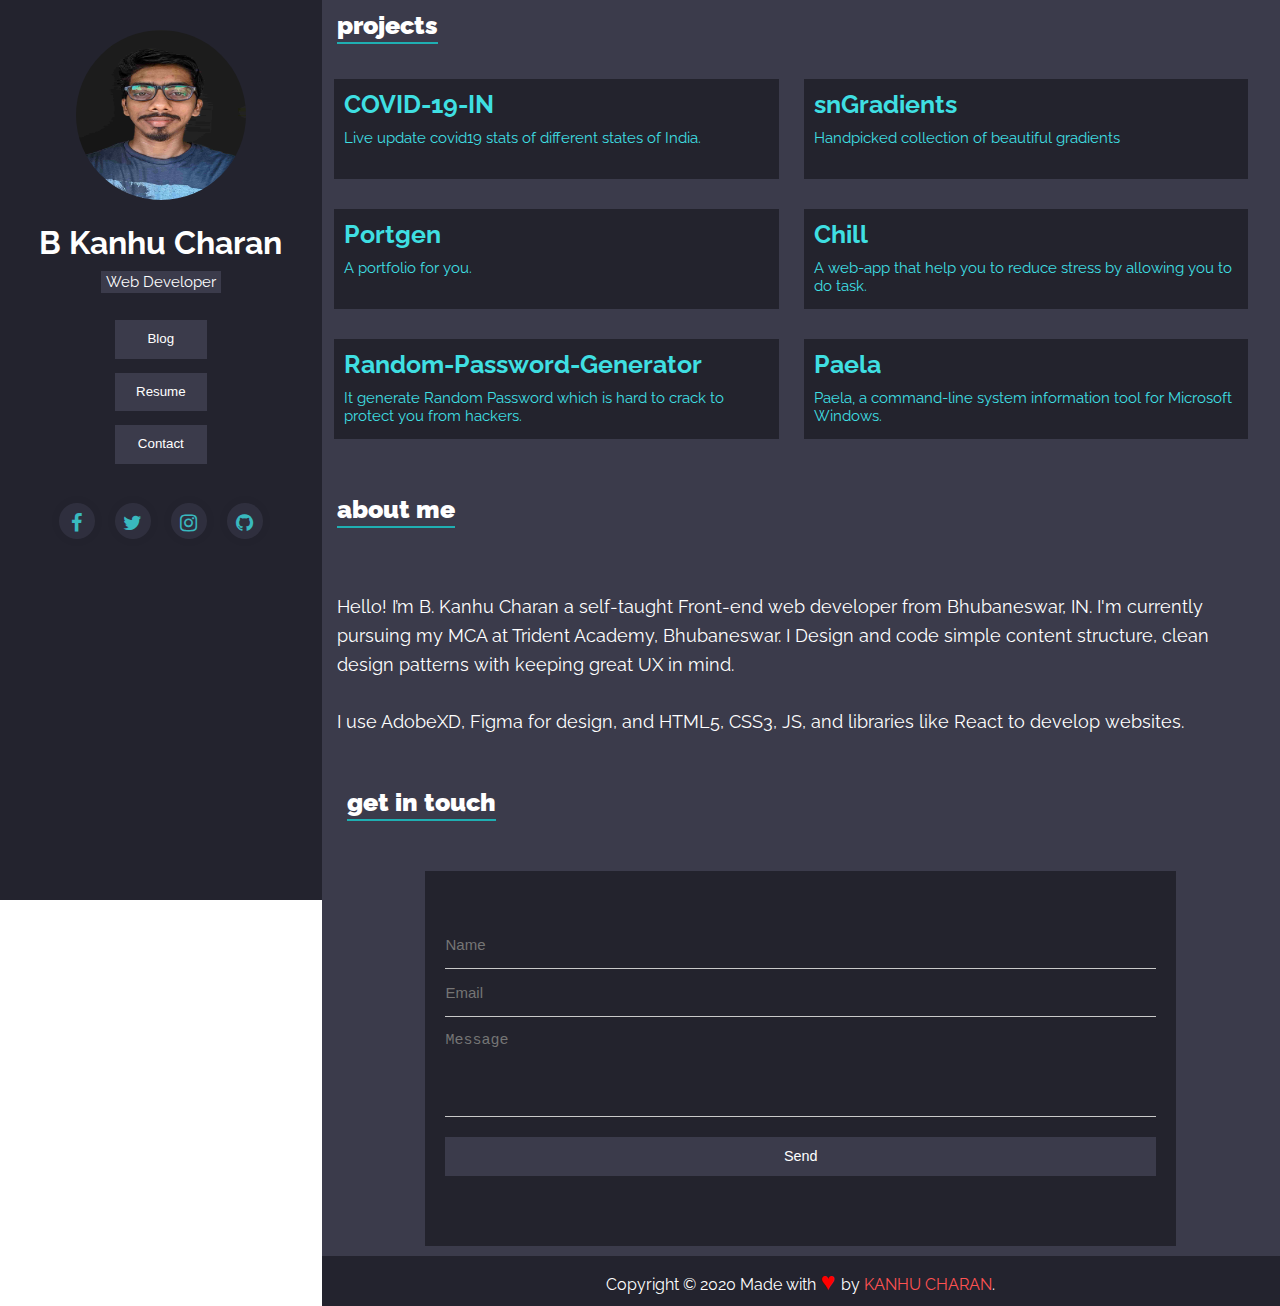
==== index.html @ 4bb4b158 "about fix v2" ====
<!DOCTYPE html>
<html lang="en" id="top">

<head>
   <!-- <script async src="https://www.googletagmanager.com/gtag/js?id=UA-158310188-1"></script>
  <script>
      window.dataLayer = window.dataLayer || [];
      function gtag() {
        dataLayer.push(arguments);
      }
      gtag("js", new Date());

      gtag("config", "UA-158310188-1");
    </script>   -->
    <meta charset="UTF-8" />
    <meta name="viewport" content="width=device-width, initial-scale=1.0" />
    <meta name="description" content="B Kanhu Charan, Web Developer in Sonepur. ">
    <meta name="keywords" content="web developer, web designer">
    <meta name="author" content="B Kanhu Charan">
    <link rel="icon" type="image/png" sizes="32x32" href="assets/images/favicon.png">
    <meta property="og:title" content="B Kanhu Charan">
    <meta property="og:description" content="B Kanhu Charan, Web Developer in Sonepur">
    <meta property="og:image"
    content="https://kanhucharan.me/assets/images/favicon.png">
    <meta property="og:url" content="https://kanhucharan.me/">
    <meta name="twitter:title" content="B Kanhu Charan">
    <meta name="twitter:description" content="B Kanhu Charan, Web Developer in Sonepur">
    <meta name="twitter:image"
    content="https://kanhucharan.me/assets/images/favicon.png">
    <meta name="twitter:card" content="summary_large_image">
    <title>Kanhu Charan | Web Developer</title>
    <!-- <script src="https://kit.fontawesome.com/2046d9215b.js"></script> -->
    <link rel="preload" href="assets/css/styles.min.css">
  <link rel="stylesheet" href="assets/css/styles.min.css" />
  <link href="https://stackpath.bootstrapcdn.com/font-awesome/4.7.0/css/font-awesome.min.css" rel="preload" integrity="sha384-wvfXpqpZZVQGK6TAh5PVlGOfQNHSoD2xbE+QkPxCAFlNEevoEH3Sl0sibVcOQVnN" crossorigin="anonymous">
  <link href="https://stackpath.bootstrapcdn.com/font-awesome/4.7.0/css/font-awesome.min.css" rel="stylesheet" integrity="sha384-wvfXpqpZZVQGK6TAh5PVlGOfQNHSoD2xbE+QkPxCAFlNEevoEH3Sl0sibVcOQVnN" crossorigin="anonymous">
</head>

<body>
  
  <header>
    <p class="cursor"></p>
    <div class="nav profile">
      <img src="assets/images/kanhu.jpg" class="user-img" alt="" />
      <h1 class="name">B Kanhu Charan</h1>
      <span class="lead">Web Developer</span>
      <div class="btn-nav">
        <!-- <a href="#about-me"> -->
          
          <!-- <button class="btn btn-dark">About</button> -->
        <!-- </a> -->
        <a href="https://blog.kanhucharan.me/" target="_blank">
          <button class="btn btn-dark">
            Blog
          </button>
        </a>
        <a href="https://drive.google.com/file/d/1s09x7mHZGiAgdOIyTkD1UqV05w3Xsel3/view?usp=sharing" target="_blank">
          <button class="btn btn-dark">Resume</button>
        </a>
        <a href="#contact-me">
          
          <button class="btn btn-dark">Contact</button>
        </a>
      </div>
      <div class="social"><br>
        
        <a class="soc" href="https://facebook.com/bkanhu.ch/"><i class="fa fa-facebook icon"></i></a>
        <a class="soc" href="https://twitter.com/bkanhucharan/"><i class="fa fa-twitter icon"></i></a>
        <a class="soc" href="https://www.instagram.com/bkanhu.ch/"><i class="fa fa-instagram icon"></i></a>
        <a class="soc" href="https://github.com/bkanhu/"><i class="fa fa-github icon"></i></a>
        <!-- <a class="soc" href="#"><i class="fa fa-dribbble icon"></i></a> -->
        
      </div>
    </header>
    <!-- <div class="clr"></div> -->
    <div class="container">
      <h1 class="contactText project">
        <span>
          Projects
        </span>  
      </h1>
      <section class="flex">
        <!-- <a href="http://" target="_blank"></a> -->
        <a href="https://covid-19.kanhucharan.me/" class="box" target="_blank"  rel="noreferrer">
          <div class="card">
            <div class="card-body">
              <h5 class="card-title">COVID-19-IN</h5>
              <p class="card-text">Live update covid19 stats of different states of India.</p>
            </div>
          </div>
        </a>
        <a href="https://sngradients.kanhucharan.me/" class="box" target="_blank"  rel="noreferrer">
          <div class="card">
            <div class="card-body">
              <h5 class="card-title">snGradients</h5>
              <p class="card-text">Handpicked collection of beautiful gradients</p>
            </div>
          </div>
        </a>
      <a href="https://github.com/bkanhu/portgen" class="box" target="_blank"  rel="noreferrer">
        <div class="card">
          <div class="card-body">
            <h5 class="card-title">Portgen</h5>
            <p class="card-text">A portfolio for you.</p>
            
          </div>
        </div>
      </a>
      <a href="#" class="box" target="_blank">
        <div class="card">
          <div class="card-body">
            <h5 class="card-title">Chill</h5>
            <p class="card-text">A web-app that help you to reduce stress by allowing you to do task.</p>
          </div>
        </div>
      </a>
      <a href="https://kanhucharan.me/Random-Password-Generator/" class="box" target="_blank"  rel="noreferrer">
        <div class="card">
          <div class="card-body">
            <h5 class="card-title">Random-Password-Generator</h5>
            <p class="card-text">
              It generate Random Password which is hard to crack to protect you from hackers.</p>
            </div>
          </div>
        </a>
        <a href="https://github.com/bkanhu/paela" class="box" target="_blank"  rel="noreferrer">
          <div class="card">
            <div class="card-body">
              <h5 class="card-title">Paela</h5>
            <p class="card-text">Paela, a command-line system information tool for Microsoft Windows.</p>
          </div>
        </div>
      </a>
      
    </section>
    
    <div class="containers about">
      <section id="about-me">
        <h1 class="contactText">
          <span>
            About Me
          </span>  
        </h1>
        <p class="lead ">
          Hello! I’m B. Kanhu Charan a self-taught Front-end web developer from Bhubaneswar, IN.  I'm currently pursuing my MCA at Trident Academy, Bhubaneswar. I Design and code simple content structure, clean design patterns with keeping great UX in mind. 
<br><br>  I use AdobeXD, Figma for design, and HTML5, CSS3, JS, and libraries like React to develop websites. 
 
          
        </section>
      </div>
      <!-- <div > -->
        <section class="contact" id="contact-me">
          <h1 class="contactText">
            <span>
              
              Get in touch
            </span>
          </h1>
          
          <div class="formGrid">
            
            <form action="POST" data-netlify="true">
              <div class="fields">
                <div class="field half">
                  <input type="text" name="name" id="name" placeholder="Name" required>
                </div>
                <div class="field half">
                  <input type="email" name="email" id="email" placeholder="Email" required>
                </div>
                <div class="field">
                  <div class="textarea-wrapper">
                    <textarea name="message" id="message" placeholder="Message" rows="1"
                    style=" resize: none; height: 100px;" required></textarea></div>
                  </div>
                  <!-- <div class="field">
                    <div data-netlify-recaptcha="true"></div>
                  </div> -->
                </div>
                
                <input type="submit" value="Send" class="btn btn-primary"></li>
              </form>
            </div>
          </section>
          <!-- </div> -->
          <a href="#top" class="top-scroll" id="scrollTop">
            <!-- <span class="line up"></span> -->
            <i class="fa fa-arrow-circle-up fa-2x"></i>
          </a>
          <footer>
            <p>Copyright &copy; 2020 Made with <span>&hearts; </span>by <a href="https://github.com/bkanhu/portgen"> Kanhu
              Charan</a>.</p>
              <!-- <br> -->
              <p></p>
            </footer>
          </div>
  <script>
    mybutton = document.getElementById("scrollTop");
    window.onscroll = function () {
      scrollFunction()
    };

    function scrollFunction() {
      if (document.body.scrollTop > 50 || document.documentElement.scrollTop > 50) {
        mybutton.style.display = "block";
      } else {
        mybutton.style.display = "none";
      }
    }
  </script>

</body>

</html>
---- assets/css/styles.min.css ----
@import url(https://fonts.googleapis.com/css2?family=Raleway&display=swap);*{padding:0;margin:0;box-sizing:border-box}::-webkit-scrollbar{width:10px}::-webkit-scrollbar-track{background:#23232e}::-webkit-scrollbar-thumb{background:#ff5252}html{scroll-behavior:smooth}body{display:grid;grid-template-columns:1fr 3fr;color:#fff;font-family:Raleway,sans-serif;overflow-x:hidden!important}.clr{clear:both}a.top-scroll{cursor:pointer;display:none;position:fixed;bottom:30px;right:30px}a.top-scroll:hover{-webkit-transition:.2s ease-in;transition:.2s ease-in;transform:scale(1.2)}.container h1{display:inline-block;text-decoration:underline #1fafb2}h1 span{display:inline-block;border-bottom:2px solid #1fafb2;padding-bottom:2px;text-transform:lowercase;-webkit-transition:.2s ease-in;transition:.2s ease-in}header{top:0;position:sticky;height:100vh;background-color:#23232e;padding:15px}section{padding:15px 0}.btn{padding:5px;display:flex;margin:7px 0;line-height:2em;border:1px solid transparent;-webkit-transition:opacity .2s ease;transition:opacity .2s ease;background-color:#3b3b4b;color:#fff;display:inline-block;cursor:pointer}.btn:hover{background-color:#515164}.profile{position:sticky;text-align:center}.user-img{width:170px;height:170px;border-radius:50%;margin-top:50px;margin-bottom:20px}.user-img:hover{border:6px solid #1fafb2;-webkit-transition:.2s ease-in;transition:.2s ease-in}span.lead{background-color:#3b3b4b;padding:2px 5px;display:inline-block;margin-top:10px;font-size:15px}span.lead:hover{-webkit-transition:.2s ease-in;transition:.2s ease-in;transform:scale(1.2);cursor:default}.btn-nav{display:grid;margin:20px 100px}a button{width:100%}.soc{margin:15px;font-size:25px}a{color:#fff!important;text-decoration:none}a:hover{text-decoration:none}.soc{opacity:.8;background:#3b3b4bb3;border-radius:100%;width:2.25rem;height:2.25rem;box-shadow:0 0 .0625rem .4375rem rgba(0,0,0,.01);padding:.9375rem;display:inline-block;vertical-align:middle;text-align:center;line-height:2.5rem;margin:0;padding:0}.soc:hover{transform:scale(1.2)}a{color:#3fdfe2!important}.flex{display:grid;grid-template-areas:"a a";grid-gap:10px;grid-auto-columns:49%;align-items:center}.box{padding:10px}.container{background-color:#3b3b4b}.card{min-height:110px;background-color:#23232d;margin:5px 2.5px}.card-body{padding:10px}.card-title{font-size:25px;margin-bottom:10px}.card-text{font-size:15px}.card:hover{box-shadow:0 3px 3px rgb(0,0,0,.6);transform:scale(1.03)}.about .lead{padding:15px;font-size:18px;line-height:1.6em}.contact{padding:10px;display:flex;flex-direction:column}.contactText{font-size:25px;text-transform:lowercase;font-weight:900;font-family:Raleway,sans-serif;padding:50px 0 50px 15px}.project{padding-bottom:5px}form{display:flex;flex-direction:column;width:80%;background:#23232d;margin:auto;padding:50px 20px}input[type=email],input[type=password],input[type=text],select,textarea{-webkit-appearance:none;-ms-appearance:none;appearance:none;background-color:transparent;border:none;border-radius:0;border-bottom:solid 1px #c9c9c9;color:inherit;display:block;outline:0;padding:0;font-size:15px;text-decoration:none;width:100%;padding:15px 0}form .btn{margin:20px 0;padding:5px 20px;float:left;font-size:.9em;border:none;cursor:pointer}.contactText{padding-top:10px}footer{text-align:center;padding:10px 10px;background-color:#23232e}footer span{color:red;font-size:25px}footer a{text-decoration:none;text-transform:uppercase;color:#ff5252!important}footer a:hover{border-bottom:2px solid #1fafb2;padding-bottom:2px;-webkit-transition:.2s ease-in;transition:.2s ease-in}@media only screen and (max-width:600px){body{display:inline}header{top:0;position:relative;height:100vh}}@media (max-width:400px){.btn{padding:2px}.social{margin-top:-15px}.soc{margin:8px;font-size:20px}.flex{grid-template-areas:"a";grid-gap:0;grid-auto-columns:100%}.card{min-height:50px}.card-title{font-size:15px}.card-text{font-size:12px}.contactText{padding:15px 15px}form{width:90%;margin:auto;padding:20px}a.top-scroll{bottom:15px;right:15px}}@media (min-width:400px){.flex{grid-template-areas:"a";grid-gap:0;grid-auto-columns:100%}.user-img{margin-top:15px}.btn{padding:5px}.social{margin-top:-15px}.soc{margin:8px;font-size:20px}.card{min-height:50px}.card-title{font-size:15px}.card-text{font-size:12px}}@media (min-width:550px) and (max-width:749px){body{display:inline}header{top:0;position:relative;height:100vh;background-color:#23232e}.flex{grid-template-areas:"a";grid-gap:0;grid-auto-columns:100%}a.top-scroll{bottom:30px;right:30px}}@media (min-width:750px){.flex{grid-template-areas:"a a";grid-gap:0;grid-auto-columns:49%}.btn{padding:5px 20px}.box{padding:10px}.card{min-height:100px}.card-title{font-size:15px}.card-text{font-size:12px}}@media (min-width:1000px){.card-title{font-size:25px}.card-text{font-size:15px}}
---- assets/css/styles.min.css ----
@import url(https://fonts.googleapis.com/css2?family=Raleway&display=swap);*{padding:0;margin:0;box-sizing:border-box}::-webkit-scrollbar{width:10px}::-webkit-scrollbar-track{background:#23232e}::-webkit-scrollbar-thumb{background:#ff5252}html{scroll-behavior:smooth}body{display:grid;grid-template-columns:1fr 3fr;color:#fff;font-family:Raleway,sans-serif;overflow-x:hidden!important}.clr{clear:both}a.top-scroll{cursor:pointer;display:none;position:fixed;bottom:30px;right:30px}a.top-scroll:hover{-webkit-transition:.2s ease-in;transition:.2s ease-in;transform:scale(1.2)}.container h1{display:inline-block;text-decoration:underline #1fafb2}h1 span{display:inline-block;border-bottom:2px solid #1fafb2;padding-bottom:2px;text-transform:lowercase;-webkit-transition:.2s ease-in;transition:.2s ease-in}header{top:0;position:sticky;height:100vh;background-color:#23232e;padding:15px}section{padding:15px 0}.btn{padding:5px;display:flex;margin:7px 0;line-height:2em;border:1px solid transparent;-webkit-transition:opacity .2s ease;transition:opacity .2s ease;background-color:#3b3b4b;color:#fff;display:inline-block;cursor:pointer}.btn:hover{background-color:#515164}.profile{position:sticky;text-align:center}.user-img{width:170px;height:170px;border-radius:50%;margin-top:50px;margin-bottom:20px}.user-img:hover{border:6px solid #1fafb2;-webkit-transition:.2s ease-in;transition:.2s ease-in}span.lead{background-color:#3b3b4b;padding:2px 5px;display:inline-block;margin-top:10px;font-size:15px}span.lead:hover{-webkit-transition:.2s ease-in;transition:.2s ease-in;transform:scale(1.2);cursor:default}.btn-nav{display:grid;margin:20px 100px}a button{width:100%}.soc{margin:15px;font-size:25px}a{color:#fff!important;text-decoration:none}a:hover{text-decoration:none}.soc{opacity:.8;background:#3b3b4bb3;border-radius:100%;width:2.25rem;height:2.25rem;box-shadow:0 0 .0625rem .4375rem rgba(0,0,0,.01);padding:.9375rem;display:inline-block;vertical-align:middle;text-align:center;line-height:2.5rem;margin:0;padding:0}.soc:hover{transform:scale(1.2)}a{color:#3fdfe2!important}.flex{display:grid;grid-template-areas:"a a";grid-gap:10px;grid-auto-columns:49%;align-items:center}.box{padding:10px}.container{background-color:#3b3b4b}.card{min-height:110px;background-color:#23232d;margin:5px 2.5px}.card-body{padding:10px}.card-title{font-size:25px;margin-bottom:10px}.card-text{font-size:15px}.card:hover{box-shadow:0 3px 3px rgb(0,0,0,.6);transform:scale(1.03)}.about .lead{padding:15px;font-size:18px;line-height:1.6em}.contact{padding:10px;display:flex;flex-direction:column}.contactText{font-size:25px;text-transform:lowercase;font-weight:900;font-family:Raleway,sans-serif;padding:50px 0 50px 15px}.project{padding-bottom:5px}form{display:flex;flex-direction:column;width:80%;background:#23232d;margin:auto;padding:50px 20px}input[type=email],input[type=password],input[type=text],select,textarea{-webkit-appearance:none;-ms-appearance:none;appearance:none;background-color:transparent;border:none;border-radius:0;border-bottom:solid 1px #c9c9c9;color:inherit;display:block;outline:0;padding:0;font-size:15px;text-decoration:none;width:100%;padding:15px 0}form .btn{margin:20px 0;padding:5px 20px;float:left;font-size:.9em;border:none;cursor:pointer}.contactText{padding-top:10px}footer{text-align:center;padding:10px 10px;background-color:#23232e}footer span{color:red;font-size:25px}footer a{text-decoration:none;text-transform:uppercase;color:#ff5252!important}footer a:hover{border-bottom:2px solid #1fafb2;padding-bottom:2px;-webkit-transition:.2s ease-in;transition:.2s ease-in}@media only screen and (max-width:600px){body{display:inline}header{top:0;position:relative;height:100vh}}@media (max-width:400px){.btn{padding:2px}.social{margin-top:-15px}.soc{margin:8px;font-size:20px}.flex{grid-template-areas:"a";grid-gap:0;grid-auto-columns:100%}.card{min-height:50px}.card-title{font-size:15px}.card-text{font-size:12px}.contactText{padding:15px 15px}form{width:90%;margin:auto;padding:20px}a.top-scroll{bottom:15px;right:15px}}@media (min-width:400px){.flex{grid-template-areas:"a";grid-gap:0;grid-auto-columns:100%}.user-img{margin-top:15px}.btn{padding:5px}.social{margin-top:-15px}.soc{margin:8px;font-size:20px}.card{min-height:50px}.card-title{font-size:15px}.card-text{font-size:12px}}@media (min-width:550px) and (max-width:749px){body{display:inline}header{top:0;position:relative;height:100vh;background-color:#23232e}.flex{grid-template-areas:"a";grid-gap:0;grid-auto-columns:100%}a.top-scroll{bottom:30px;right:30px}}@media (min-width:750px){.flex{grid-template-areas:"a a";grid-gap:0;grid-auto-columns:49%}.btn{padding:5px 20px}.box{padding:10px}.card{min-height:100px}.card-title{font-size:15px}.card-text{font-size:12px}}@media (min-width:1000px){.card-title{font-size:25px}.card-text{font-size:15px}}
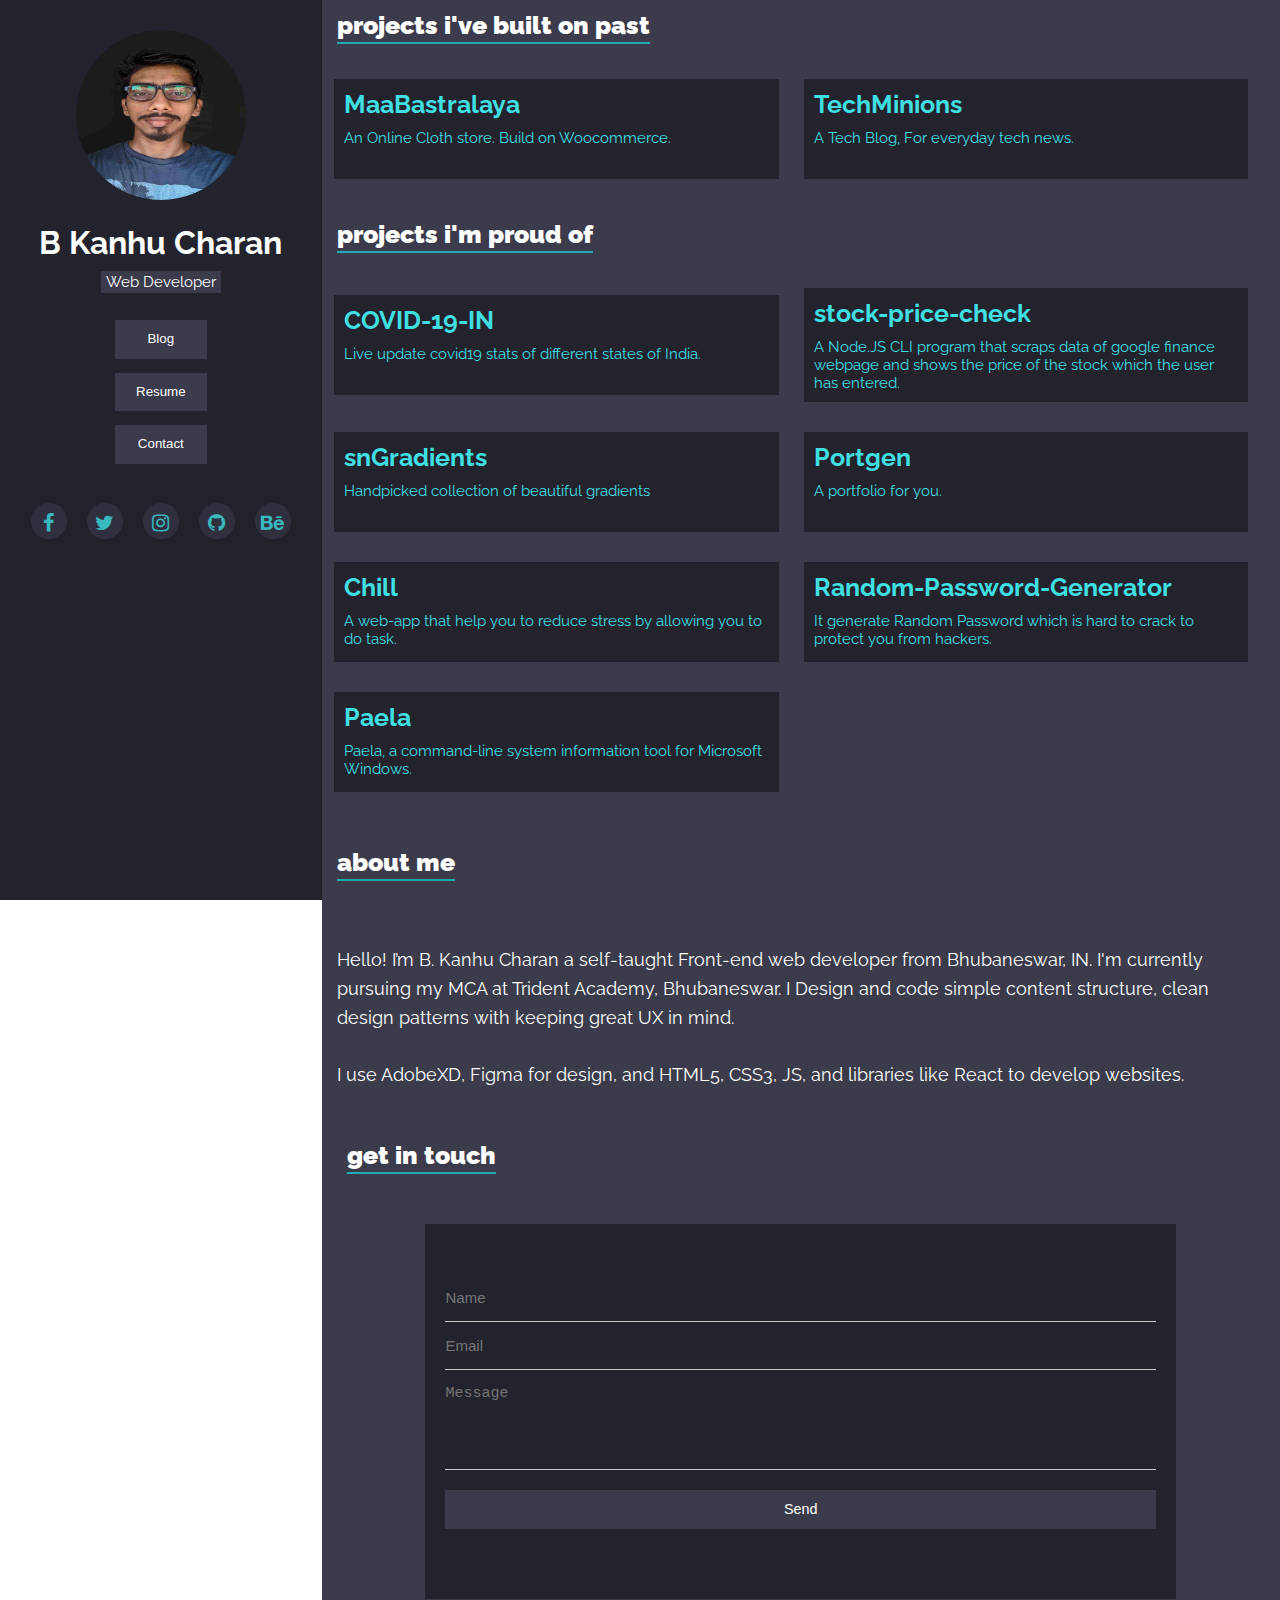
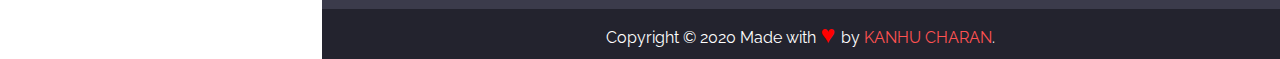
==== commit c136e098: "update project and social media links" ====
--- a/index.html
+++ b/index.html
@@ -64,11 +64,11 @@
       </div>
       <div class="social"><br>
         
-        <a class="soc" href="https://facebook.com/bkanhu.ch/"><i class="fa fa-facebook icon"></i></a>
-        <a class="soc" href="https://twitter.com/bkanhucharan/"><i class="fa fa-twitter icon"></i></a>
-        <a class="soc" href="https://www.instagram.com/bkanhu.ch/"><i class="fa fa-instagram icon"></i></a>
+        <a class="soc" href="https://www.facebook.com/bkanhu7/"><i class="fa fa-facebook icon"></i></a>
+        <a class="soc" href="https://twitter.com/bkanhu7"><i class="fa fa-twitter icon"></i></a>
+        <a class="soc" href="https://www.instagram.com/bkanhu7/"><i class="fa fa-instagram icon"></i></a>
         <a class="soc" href="https://github.com/bkanhu/"><i class="fa fa-github icon"></i></a>
-        <!-- <a class="soc" href="#"><i class="fa fa-dribbble icon"></i></a> -->
+        <a class="soc" href="https://www.behance.net/bkanhu"><i class="fa fa-behance icon"></i></a>
         
       </div>
     </header>
@@ -76,7 +76,33 @@
     <div class="container">
       <h1 class="contactText project">
         <span>
-          Projects
+          Projects I've Built on Past
+        </span>  
+      </h1>
+      <section class="flex">
+        <!-- <a href="http://" target="_blank"></a> -->
+        <a href="https://maabastralaya.com/" class="box" target="_blank"  rel="noreferrer">
+          <div class="card">
+            <div class="card-body">
+              <h5 class="card-title">MaaBastralaya</h5>
+              <p class="card-text">An Online Cloth store. Build on Woocommerce.</p>
+            </div>
+          </div>
+        </a>
+        <a href="http://techMinions.in" class="box" target="_blank"  rel="noreferrer">
+          <div class="card">
+            <div class="card-body">
+              <h5 class="card-title">TechMinions</h5>
+              <p class="card-text">A Tech Blog, For everyday tech news.</p>
+            </div>
+          </div>
+        </a>
+
+      
+    </section>
+      <h1 class="contactText project">
+        <span>
+          projects I'm proud of
         </span>  
       </h1>
       <section class="flex">
@@ -86,6 +112,15 @@
             <div class="card-body">
               <h5 class="card-title">COVID-19-IN</h5>
               <p class="card-text">Live update covid19 stats of different states of India.</p>
+            </div>
+          </div>
+        </a>
+        <a href="https://github.com/bkanhu/stock-price-check" class="box" target="_blank"  rel="noreferrer">
+          <div class="card">
+            <div class="card-body">
+              <h5 class="card-title">stock-price-check</h5>
+              <p class="card-text">
+                A Node.JS CLI program that scraps data of google finance webpage and shows the price of the stock which the user has entered.</p>
             </div>
           </div>
         </a>
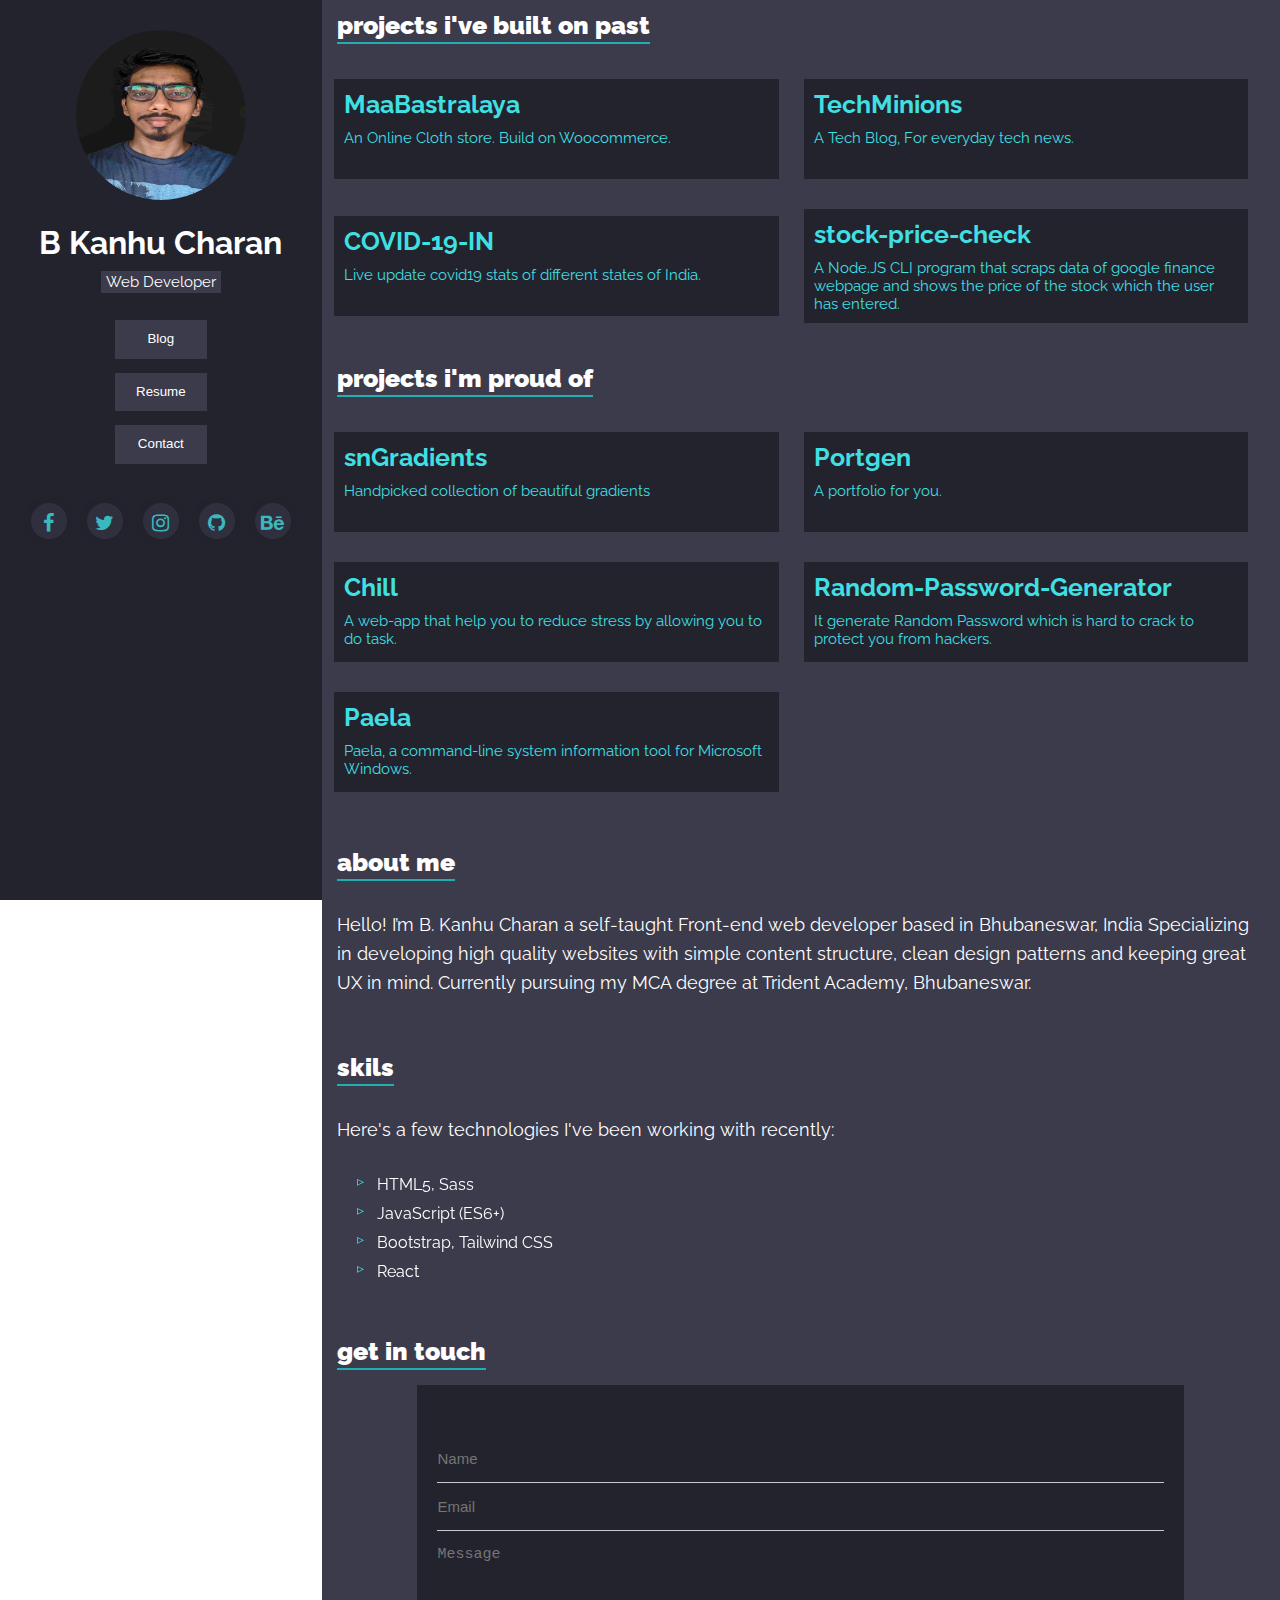
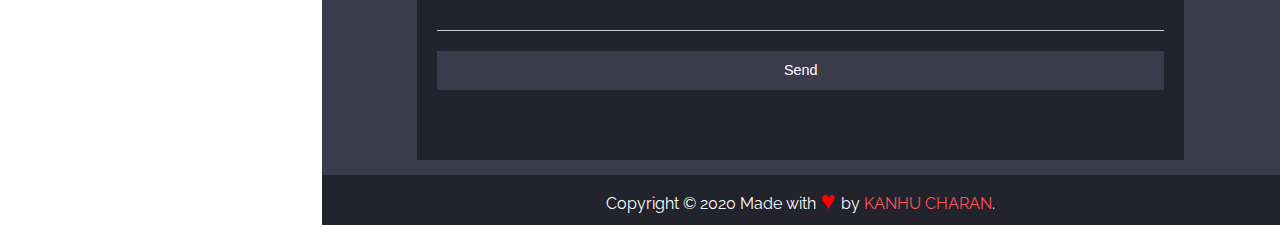
==== commit 5f612e3d: "update about, add skils" ====
--- a/index.html
+++ b/index.html
@@ -30,8 +30,8 @@
     <meta name="twitter:card" content="summary_large_image">
     <title>Kanhu Charan | Web Developer</title>
     <!-- <script src="https://kit.fontawesome.com/2046d9215b.js"></script> -->
-    <link rel="preload" href="assets/css/styles.min.css">
-  <link rel="stylesheet" href="assets/css/styles.min.css" />
+    <!-- <link rel="preload" href="assets/css/styles.min.css"> -->
+  <link rel="stylesheet" href="assets/css/styles.css" />
   <link href="https://stackpath.bootstrapcdn.com/font-awesome/4.7.0/css/font-awesome.min.css" rel="preload" integrity="sha384-wvfXpqpZZVQGK6TAh5PVlGOfQNHSoD2xbE+QkPxCAFlNEevoEH3Sl0sibVcOQVnN" crossorigin="anonymous">
   <link href="https://stackpath.bootstrapcdn.com/font-awesome/4.7.0/css/font-awesome.min.css" rel="stylesheet" integrity="sha384-wvfXpqpZZVQGK6TAh5PVlGOfQNHSoD2xbE+QkPxCAFlNEevoEH3Sl0sibVcOQVnN" crossorigin="anonymous">
 </head>
@@ -97,7 +97,23 @@
             </div>
           </div>
         </a>
-
+        <a href="https://covid-19.kanhucharan.me/" class="box" target="_blank"  rel="noreferrer">
+          <div class="card">
+            <div class="card-body">
+              <h5 class="card-title">COVID-19-IN</h5>
+              <p class="card-text">Live update covid19 stats of different states of India.</p>
+            </div>
+          </div>
+        </a>
+        <a href="https://github.com/bkanhu/stock-price-check" class="box" target="_blank"  rel="noreferrer">
+          <div class="card">
+            <div class="card-body">
+              <h5 class="card-title">stock-price-check</h5>
+              <p class="card-text">
+                A Node.JS CLI program that scraps data of google finance webpage and shows the price of the stock which the user has entered.</p>
+            </div>
+          </div>
+        </a>
       
     </section>
       <h1 class="contactText project">
@@ -107,23 +123,7 @@
       </h1>
       <section class="flex">
         <!-- <a href="http://" target="_blank"></a> -->
-        <a href="https://covid-19.kanhucharan.me/" class="box" target="_blank"  rel="noreferrer">
-          <div class="card">
-            <div class="card-body">
-              <h5 class="card-title">COVID-19-IN</h5>
-              <p class="card-text">Live update covid19 stats of different states of India.</p>
-            </div>
-          </div>
-        </a>
-        <a href="https://github.com/bkanhu/stock-price-check" class="box" target="_blank"  rel="noreferrer">
-          <div class="card">
-            <div class="card-body">
-              <h5 class="card-title">stock-price-check</h5>
-              <p class="card-text">
-                A Node.JS CLI program that scraps data of google finance webpage and shows the price of the stock which the user has entered.</p>
-            </div>
-          </div>
-        </a>
+
         <a href="https://sngradients.kanhucharan.me/" class="box" target="_blank"  rel="noreferrer">
           <div class="card">
             <div class="card-body">
@@ -177,12 +177,40 @@
           </span>  
         </h1>
         <p class="lead ">
-          Hello! I’m B. Kanhu Charan a self-taught Front-end web developer from Bhubaneswar, IN.  I'm currently pursuing my MCA at Trident Academy, Bhubaneswar. I Design and code simple content structure, clean design patterns with keeping great UX in mind. 
-<br><br>  I use AdobeXD, Figma for design, and HTML5, CSS3, JS, and libraries like React to develop websites. 
+
+          Hello! I’m B. Kanhu Charan a self-taught Front-end web developer based in Bhubaneswar, India Specializing
+          in developing high quality websites with simple content structure, clean design patterns  and keeping great UX
+          in mind. 
+          Currently pursuing my MCA degree at Trident Academy, Bhubaneswar. 
+
+          <!-- I Design and code simple content structure, clean design patterns with keeping great UX in mind. 
+<br><br>  I use AdobeXD, Figma for design, and HTML5, CSS3, JS, and libraries like React to develop websites.  -->
  
           
         </section>
       </div>
+      <div class="containers about skils">
+        <section id="skils">
+          <h1 class="contactText">
+            <span>
+              skils
+            </span>  
+          </h1>
+          <p class="lead ">
+            Here's a few technologies I've been working with recently:
+            <ul class="skils-list">
+              <li>HTML5, Sass</li>
+              <li>JavaScript (ES6+)</li>
+              <li>Bootstrap, Tailwind CSS
+              <li>React</li>
+              </li>
+            </ul>
+            <!-- I Design and code simple content structure, clean design patterns with keeping great UX in mind. 
+  <br><br>  I use AdobeXD, Figma for design, and HTML5, CSS3, JS, and libraries like React to develop websites.  -->
+   
+            
+          </section>
+        </div>
       <!-- <div > -->
         <section class="contact" id="contact-me">
           <h1 class="contactText">
--- a/assets/css/styles.css
+++ b/assets/css/styles.css
@@ -0,0 +1,569 @@
+@import url('https://fonts.googleapis.com/css2?family=Raleway&display=swap');
+* {
+  padding: 0;
+  margin: 0;
+  box-sizing: border-box;
+}
+
+/* scrollbar */
+::-webkit-scrollbar {
+  width: 10px;
+}
+
+::-webkit-scrollbar-track {
+  background: #23232e;
+}
+
+::-webkit-scrollbar-thumb {
+  background: #ff5252;
+}
+/* custom selection */
+/* ::selection {
+  background: #e41b1b9a;     
+  color: #fff;
+ } */
+html {
+  scroll-behavior: smooth;
+}
+
+body {
+  display: grid;
+  grid-template-columns: 1fr 3fr;
+  color: #fff;
+  font-family: 'Raleway', sans-serif;
+  overflow-x: hidden !important;
+}
+
+.clr {
+  clear: both;
+}
+
+
+/* bottom right top to scroll button  start*/
+a.top-scroll {
+  cursor: pointer;
+  display: none;
+  position: fixed;
+  bottom: 30px;
+  right: 30px;
+}
+a.top-scroll:hover {
+
+  -webkit-transition: 0.2s ease-in;
+  transition: 0.2s ease-in ;
+  transform: scale(1.2);
+}
+.container h1{
+  display: inline-block;
+  text-decoration: underline #1fafb2;
+}
+
+h1 span{
+  display: inline-block;
+  border-bottom: 2px solid #1fafb2;
+  padding-bottom: 2px;
+  text-transform: lowercase;
+  -webkit-transition: 0.2s ease-in;
+  transition: 0.2s ease-in ;
+}
+
+/* bottom right top to scroll button  end*/
+header {
+  top: 0;
+  /* left: 0; */
+  position: sticky;
+  /* float: left; */
+  height: 100vh;
+  background-color: #23232e;
+  padding: 15px;
+}
+
+section {
+  padding: 15px 0;
+  /* height: 100vh; */
+}
+
+.btn {
+  padding: 5px;
+  display: flex;
+  margin: 7px 0;
+  line-height: 2em;
+  /* border-radius: 4px;s */
+  border: 1px solid transparent;
+  -webkit-transition: opacity 0.2s ease;
+  transition: opacity 0.2s ease;
+  background-color: #3b3b4b;
+  color: #fff;
+  display: inline-block;
+  cursor: pointer;
+}
+
+.btn:hover {
+  /* opacity: 0.9; */
+  background-color: #515164;
+}
+
+/* header section style start */
+.profile {
+  position: sticky;
+  text-align: center;
+}
+
+.user-img {
+  width: 170px;
+  height: 170px;
+  border-radius: 50%;
+  margin-top: 50px;
+  margin-bottom: 20px;
+}
+
+.user-img:hover {
+  border: 6px solid #1fafb2;
+  -webkit-transition: 0.2s ease-in;
+  transition: 0.2s ease-in ;
+}
+
+span.lead {
+  /* margin-top: 90px; */
+  background-color: #3b3b4b;
+  padding: 2px 5px;
+  display: inline-block;
+
+  margin-top: 10px;
+  font-size: 15px;
+  /* border-radius: 50px; */
+  /* word-wrap: normal; */
+}
+span.lead:hover{
+  -webkit-transition: 0.2s ease-in;
+  transition: 0.2s ease-in ;
+  transform: scale(1.2);
+  cursor:default;
+}
+.btn-nav {
+  display: grid;
+  margin: 20px 100px;
+}
+
+a button {
+  width: 100%;
+}
+
+
+/* social media icon section */
+.soc {
+  margin: 15px;
+  font-size: 25px;
+  /* display: flex; */
+  /* flex-direction: column; */
+}
+
+a {
+  color: #fff !important;
+  text-decoration: none;
+  /*  */
+}
+
+a:hover {
+  text-decoration: none;
+}
+
+
+.soc{
+  opacity: .8;
+  background: #3b3b4bb3;
+  border-radius: 100%;
+  width: 2.25rem;
+  height: 2.25rem;
+  box-shadow: 0 0 0.0625rem 0.4375rem rgba(0,0,0,.01);
+  padding: .9375rem;
+  display: inline-block;
+  vertical-align: middle;
+  text-align: center;
+  line-height: 2.5rem;
+   
+  margin: 0;
+  padding: 0;
+  /* margin: 0 .625rem .9375rem; */
+}
+.soc:hover{
+  transform: scale(1.2);
+
+}
+ .soc {
+/*  */
+} 
+a {
+  color: #3fdfe2 !important;
+}
+/* header section style end */
+
+/* project details which are in card section */
+.flex {
+  /* height: 100px; */
+  display: grid;
+  grid-template-areas: "a a";
+  grid-gap: 10px;
+  grid-auto-columns: 49%;
+  align-items: center;
+}
+
+.box {
+  padding: 10px;
+}
+
+/* right side project, about, contact section start */
+.container {
+  background-color: #3b3b4b;
+  /* background-color: rgb(145, 145, 145); */
+}
+
+.card {
+  min-height: 110px;
+  background-color: #23232d;
+  margin: 5px 2.5px;
+}
+
+.card-body {
+  padding: 10px;
+}
+
+.card-title {
+  font-size: 25px;
+  margin-bottom: 10px;
+  /* position: relative; */
+}
+
+.card-text {
+  font-size: 15px;
+}
+
+.card:hover {
+  /* cursor: pointer; */
+  /* border: 1px solid rgb(0, 0, 0, 0); */
+  box-shadow: 0 3px 3px rgb(0, 0, 0, 0.6);
+  transform: scale(1.03);
+}
+
+
+
+/* about section start here */
+.about .lead {
+  padding: 15px;
+  font-size: 18px;
+  line-height: 1.6em;
+}
+
+ul.skils-list{
+  margin: 15px 10px;
+  padding-left: 25px ;
+  list-style: none;
+  /* position: relative;
+  margin-bottom: 10px;
+  padding-left: 20px; */
+  /* font-family:  */
+}
+li{
+  position: relative;
+  margin-bottom: 10px;
+  padding-left: 20px;
+  /* font-family:  */
+}
+li::before {
+  content: "▹";
+  position: absolute;
+  left: 0px;
+  color: #3fdfe2;
+  font-size: 14px;
+  line-height: 12px;
+}
+/* about section end here */
+
+/* contact section start here */
+.contact {
+  /* padding: 10px; */
+  display: flex;
+  flex-direction: column;
+
+  /* align-items: center; */
+}
+
+.contactText {
+  font-size: 25px;
+  text-transform: lowercase;
+  font-weight: 900;
+  font-family: 'Raleway', sans-serif;
+  /* padding-top: 50px;
+  padding-bottom: 50px; */
+  padding: 50px 0 15px 15px;
+  /* padding: 50px 0 50px 15px; */
+}
+.project {
+  padding-bottom: 5px;
+}
+form {
+  display: flex;
+  flex-direction: column;
+  width: 80%;
+  background: #23232d;
+  margin: auto;
+  padding: 50px 20px;
+}
+
+
+
+input[type="text"],
+input[type="password"],
+input[type="email"],
+select,
+textarea {
+  -webkit-appearance: none;
+  -ms-appearance: none;
+  appearance: none;
+  background-color: transparent;
+  border: none;
+  border-radius: 0;
+  border-bottom: solid 1px #c9c9c9;
+  color: inherit;
+  display: block;
+  outline: 0;
+  padding: 0;
+  font-size: 15px;
+  text-decoration: none;
+  width: 100%;
+  padding: 15px 0;
+}
+
+form .btn {
+  margin: 20px 0;
+  padding: 5px 20px;
+  float: left;
+  font-size: .9em;
+  border: none;
+  cursor: pointer;
+}
+.contactText {
+  padding-top: 10px;
+
+}
+
+/* contact section end here */
+footer {
+  text-align: center;
+  padding: 10px 10px;
+  background-color: #23232e;
+  /* background: #; */
+}
+
+footer span {
+  color: red;
+  font-size: 25px;
+}
+
+footer a {
+  text-decoration: none;
+  text-transform: uppercase;
+  /* text-transform: ; */
+  /* font-style: oblique; */
+  color: #ff5252 !important;
+}
+footer a:hover{
+  /* display: inline-block; */
+  border-bottom: 2px solid #1fafb2;
+  padding-bottom: 2px;
+  /* text-transform: lowercase; */
+  -webkit-transition: 0.2s ease-in;
+  transition: 0.2s ease-in ;
+}
+/* Extra small devices (phones, 600px and down) */
+@media only screen and (max-width: 600px) {
+  body {
+    display: inline;
+    /* grid-template-columns: 1fr 3fr; */
+  }
+
+  header {
+    top: 0;
+    position: relative;
+    height: 100vh;
+  }
+  .user-img {
+    margin-top: 10px;
+    margin-bottom: 20px;
+}
+}
+/* Media queries */
+/* Larger than mobile */
+@media (max-width: 400px) {
+  .btn {
+    padding: 2px;
+
+  }
+
+  .social {
+
+    margin-top: -15px;
+  }
+
+  .soc {
+    margin: 8px;
+    font-size: 20px;
+  }
+
+  .flex {
+    grid-template-areas: "a";
+    grid-gap: 0;
+    grid-auto-columns: 100%;
+  }
+
+  .card {
+    min-height: 50px;
+  }
+
+  .card-title {
+    font-size: 15px;
+  }
+
+  .card-text {
+    font-size: 12px;
+  }
+  .contactText{
+   padding: 15px 15px;
+  }
+  form {
+    width: 90%;
+    margin: auto;
+    padding: 20px;
+  }
+  a.top-scroll {
+    bottom: 15px;
+    right: 15px;
+  }
+}
+
+/* Larger than mobile */
+@media (min-width: 400px) {
+  .flex {
+    grid-template-areas: "a";
+    grid-gap: 0;
+    grid-auto-columns: 100%;
+  }
+
+  .user-img {
+    margin-top: 15px;
+  }
+
+  .btn {
+    padding: 5px;
+
+  }
+
+  .social {
+    margin-top: -15px;
+  }
+
+  .soc {
+    margin: 8px;
+    font-size: 20px;
+  }
+
+  .card {
+    min-height: 50px;
+  }
+
+  .card-title {
+    font-size: 15px;
+  }
+
+  .card-text {
+    font-size: 12px;
+  }
+}
+
+/* Larger than phablet */
+@media (min-width: 550px) and (max-width:749px) {
+  body {
+    display: inline;
+    /* grid-template-columns: 1fr 3fr; */
+  }
+
+  header {
+    /* width: 150px; */
+    top: 0;
+    /* left: 0; */
+    /* bottom: 0; */
+    position: relative;
+    height: 100vh;
+    /* background-color: red; */
+    background-color: #23232e;
+    /* opacity: 0.9; */
+  }
+  .flex {
+    grid-template-areas: "a";
+    grid-gap: 0;
+    grid-auto-columns: 100%;
+    /* align-items: ; */
+  }
+  a.top-scroll {
+
+    bottom: 30px;
+    right: 30px;
+  } 
+
+}
+
+/* Larger than tablet */
+@media (min-width: 750px) {
+  .flex {
+    grid-template-areas: "a a";
+    grid-gap: 0;
+    grid-auto-columns: 49%;
+  }
+
+  .btn-nav {
+    /* width: 50%; */
+    /* margin: auto; */
+  }
+
+  .btn {
+    padding: 5px 20px;
+    /* width: 25%; */
+  }
+
+  .box {
+    padding: 10px;
+  }
+
+  .card {
+    min-height: 100px;
+  }
+
+  .card-title {
+    font-size: 15px;
+  }
+
+  .card-text {
+    font-size: 12px;
+  }
+
+  /* .contact */
+
+}
+
+/* Larger than desktop */
+@media (min-width: 1000px) {
+  .card {
+    /* min-height: 80px; */
+  }
+
+  .card-title {
+    font-size: 25px;
+  }
+
+  .card-text {
+    font-size: 15px;
+  }
+}
+
+/* Larger than Desktop HD */
+@media (min-width: 1200px) {}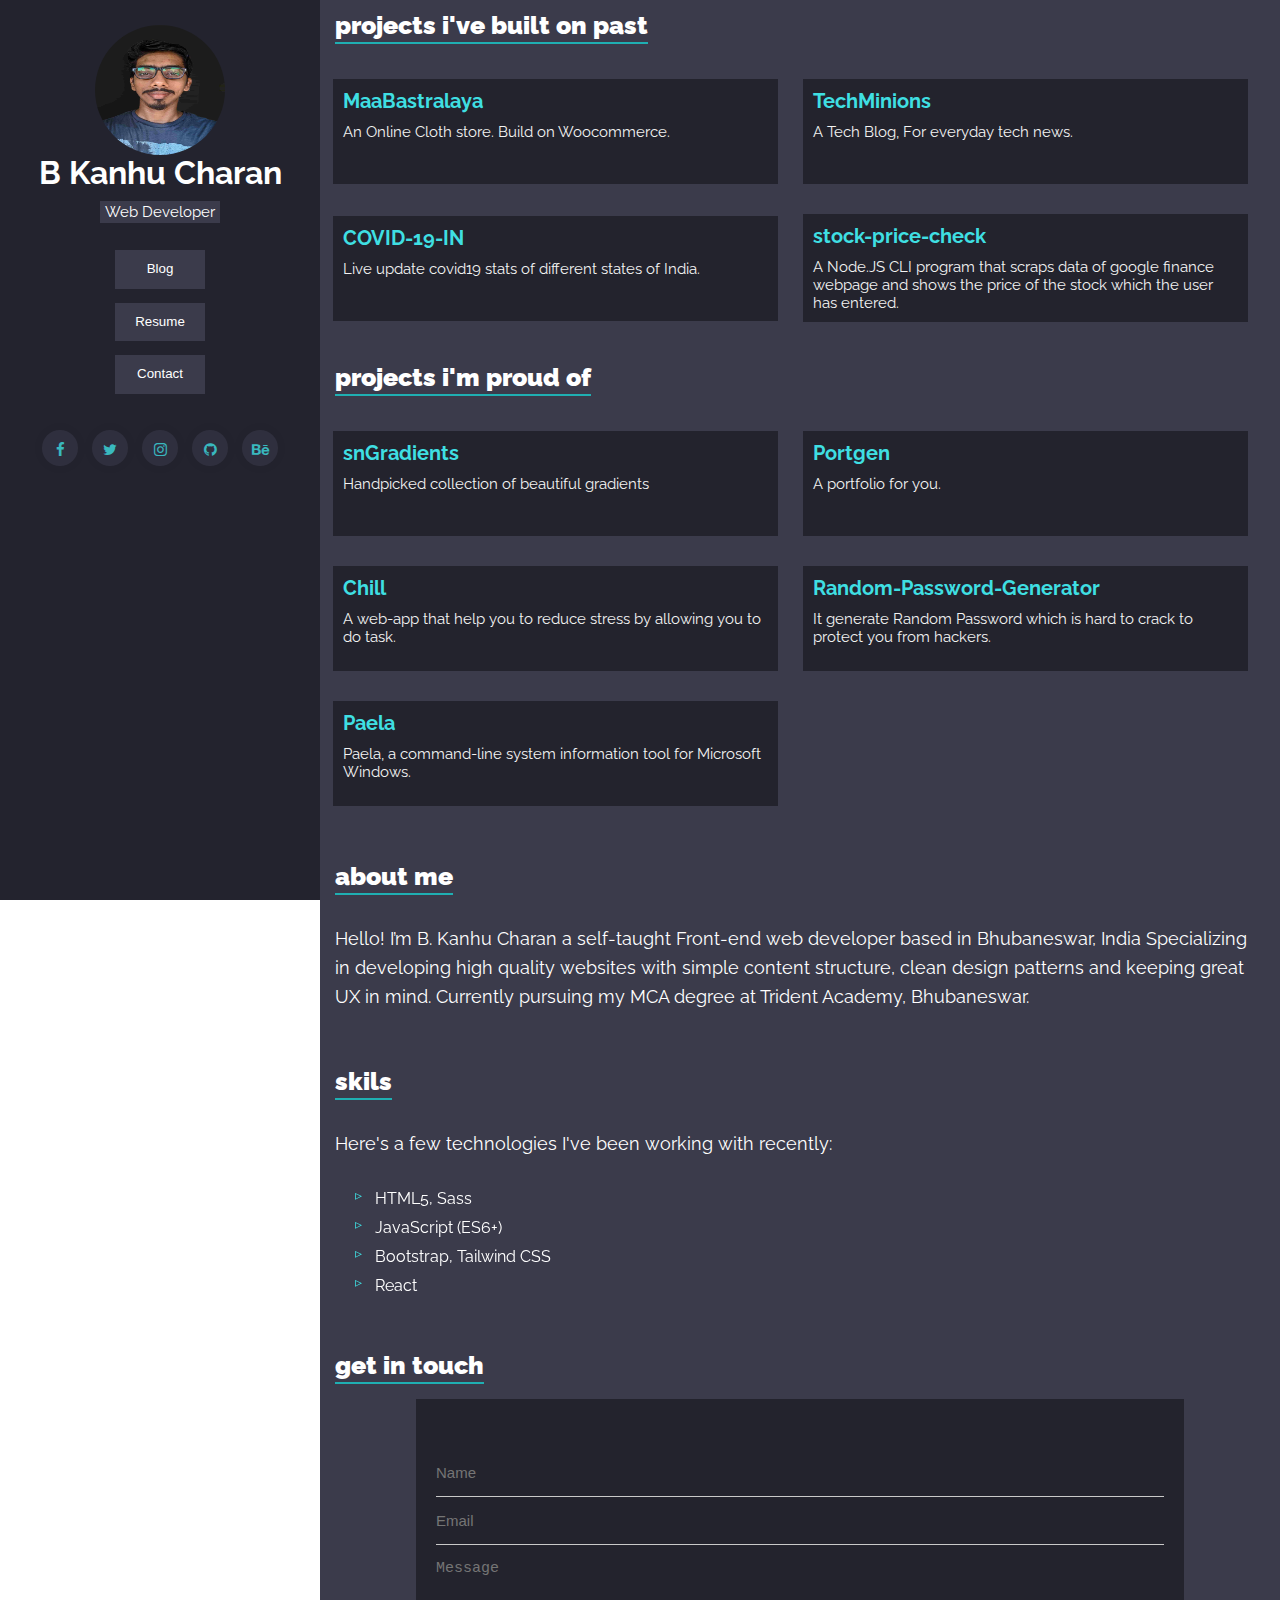
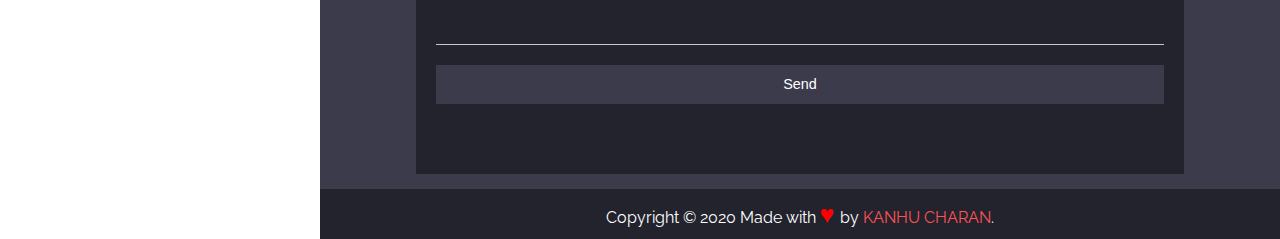
==== commit 13e49162: "fix responsive" ====
--- a/index.html
+++ b/index.html
@@ -32,6 +32,7 @@
     <!-- <script src="https://kit.fontawesome.com/2046d9215b.js"></script> -->
     <!-- <link rel="preload" href="assets/css/styles.min.css"> -->
   <link rel="stylesheet" href="assets/css/styles.css" />
+  <link rel="stylesheet" href="assets/css/responsive.css" />
   <link href="https://stackpath.bootstrapcdn.com/font-awesome/4.7.0/css/font-awesome.min.css" rel="preload" integrity="sha384-wvfXpqpZZVQGK6TAh5PVlGOfQNHSoD2xbE+QkPxCAFlNEevoEH3Sl0sibVcOQVnN" crossorigin="anonymous">
   <link href="https://stackpath.bootstrapcdn.com/font-awesome/4.7.0/css/font-awesome.min.css" rel="stylesheet" integrity="sha384-wvfXpqpZZVQGK6TAh5PVlGOfQNHSoD2xbE+QkPxCAFlNEevoEH3Sl0sibVcOQVnN" crossorigin="anonymous">
 </head>
@@ -71,10 +72,14 @@
         <a class="soc" href="https://www.behance.net/bkanhu"><i class="fa fa-behance icon"></i></a>
         
       </div>
+      <a href="#projects" class="scroll" id="scroll">
+        <!-- <span class="line up"></span> -->
+        <i class="fa fa-arrow-circle-down fa-x"></i> Scroll
+      </a>
     </header>
     <!-- <div class="clr"></div> -->
     <div class="container">
-      <h1 class="contactText project">
+      <h1 class="contactText project" id="projects">
         <span>
           Projects I've Built on Past
         </span>  
--- a/assets/css/styles.css
+++ b/assets/css/styles.css
@@ -38,7 +38,9 @@
   clear: both;
 }
 
-
+.scroll{
+  display: none;
+}
 /* bottom right top to scroll button  start*/
 a.top-scroll {
   cursor: pointer;
@@ -236,6 +238,7 @@
 
 .card-text {
   font-size: 15px;
+  color: #f3f3f3;
 }
 
 .card:hover {
@@ -375,195 +378,3 @@
   -webkit-transition: 0.2s ease-in;
   transition: 0.2s ease-in ;
 }
-/* Extra small devices (phones, 600px and down) */
-@media only screen and (max-width: 600px) {
-  body {
-    display: inline;
-    /* grid-template-columns: 1fr 3fr; */
-  }
-
-  header {
-    top: 0;
-    position: relative;
-    height: 100vh;
-  }
-  .user-img {
-    margin-top: 10px;
-    margin-bottom: 20px;
-}
-}
-/* Media queries */
-/* Larger than mobile */
-@media (max-width: 400px) {
-  .btn {
-    padding: 2px;
-
-  }
-
-  .social {
-
-    margin-top: -15px;
-  }
-
-  .soc {
-    margin: 8px;
-    font-size: 20px;
-  }
-
-  .flex {
-    grid-template-areas: "a";
-    grid-gap: 0;
-    grid-auto-columns: 100%;
-  }
-
-  .card {
-    min-height: 50px;
-  }
-
-  .card-title {
-    font-size: 15px;
-  }
-
-  .card-text {
-    font-size: 12px;
-  }
-  .contactText{
-   padding: 15px 15px;
-  }
-  form {
-    width: 90%;
-    margin: auto;
-    padding: 20px;
-  }
-  a.top-scroll {
-    bottom: 15px;
-    right: 15px;
-  }
-}
-
-/* Larger than mobile */
-@media (min-width: 400px) {
-  .flex {
-    grid-template-areas: "a";
-    grid-gap: 0;
-    grid-auto-columns: 100%;
-  }
-
-  .user-img {
-    margin-top: 15px;
-  }
-
-  .btn {
-    padding: 5px;
-
-  }
-
-  .social {
-    margin-top: -15px;
-  }
-
-  .soc {
-    margin: 8px;
-    font-size: 20px;
-  }
-
-  .card {
-    min-height: 50px;
-  }
-
-  .card-title {
-    font-size: 15px;
-  }
-
-  .card-text {
-    font-size: 12px;
-  }
-}
-
-/* Larger than phablet */
-@media (min-width: 550px) and (max-width:749px) {
-  body {
-    display: inline;
-    /* grid-template-columns: 1fr 3fr; */
-  }
-
-  header {
-    /* width: 150px; */
-    top: 0;
-    /* left: 0; */
-    /* bottom: 0; */
-    position: relative;
-    height: 100vh;
-    /* background-color: red; */
-    background-color: #23232e;
-    /* opacity: 0.9; */
-  }
-  .flex {
-    grid-template-areas: "a";
-    grid-gap: 0;
-    grid-auto-columns: 100%;
-    /* align-items: ; */
-  }
-  a.top-scroll {
-
-    bottom: 30px;
-    right: 30px;
-  } 
-
-}
-
-/* Larger than tablet */
-@media (min-width: 750px) {
-  .flex {
-    grid-template-areas: "a a";
-    grid-gap: 0;
-    grid-auto-columns: 49%;
-  }
-
-  .btn-nav {
-    /* width: 50%; */
-    /* margin: auto; */
-  }
-
-  .btn {
-    padding: 5px 20px;
-    /* width: 25%; */
-  }
-
-  .box {
-    padding: 10px;
-  }
-
-  .card {
-    min-height: 100px;
-  }
-
-  .card-title {
-    font-size: 15px;
-  }
-
-  .card-text {
-    font-size: 12px;
-  }
-
-  /* .contact */
-
-}
-
-/* Larger than desktop */
-@media (min-width: 1000px) {
-  .card {
-    /* min-height: 80px; */
-  }
-
-  .card-title {
-    font-size: 25px;
-  }
-
-  .card-text {
-    font-size: 15px;
-  }
-}
-
-/* Larger than Desktop HD */
-@media (min-width: 1200px) {}--- a/assets/css/responsive.css
+++ b/assets/css/responsive.css
@@ -0,0 +1,110 @@
+@media only screen and (max-width:768px ){
+  body {
+    display: inline;
+  }
+  header {
+    top: 0;
+    position: relative;
+    height: 100vh;
+  }
+  .flex {
+    grid-template-areas: "a";
+    grid-gap: 0;
+    grid-auto-columns: 100%;
+    padding: 10px;
+  }
+  .user-img {
+    width: 130px;
+    height: 130px;
+    margin-top: 10px;
+    margin-bottom: -5px;
+  }
+  .social {
+    margin-top: -15px;
+  }
+  .soc {
+    margin: 5px;
+    font-size: 15px;
+  }
+  .scroll{
+    display: block;
+    margin-top: 10px;
+  }
+}
+@media only screen and (max-width:400px){
+.box{
+  padding: 5px;
+}
+.card{
+  min-height: 50px;
+}
+.card-body{
+
+}
+.card-title{
+  font-size: 20px;
+}
+.card-text{
+  font-size: 12px;
+}
+}
+@media only screen and (min-width:576px){
+
+  .flex {
+    grid-template-areas: "a a";
+    grid-gap: 0;
+    grid-auto-columns: 49%;
+  }
+  .card{
+    min-height: 105px;
+  }
+  .card-body{
+  
+  }
+  .card-title{
+    font-size: 20px;
+  }
+  .card-text{
+    font-size: 12px;
+  }
+}
+@media (min-width:400px) and (max-width:576px){
+  .user-img {
+    width: 180px;
+    height: 180px;
+    margin-top: 100px;
+    margin-bottom: 15px;
+  }
+}
+@media (min-width:576px) and (max-width:786px){
+  .user-img {
+    width: 180px;
+    height: 180px;
+    margin-top: 100px;
+    margin-bottom: 15px;
+  }
+}
+@media only screen and (min-width:786px){
+  .user-img {
+    width: 130px;
+    height: 130px;
+    margin-top: 10px;
+    margin-bottom: -5px;
+  }
+  .social {
+    margin-top: -15px;
+  }
+  .soc {
+    margin: 5px;
+    font-size: 15px;
+  }
+  .card-title{
+    font-size: 20px;
+  }
+  .card-text{
+    font-size: 15px;
+  }
+  .lead{
+    font-size: 20px;
+  }
+}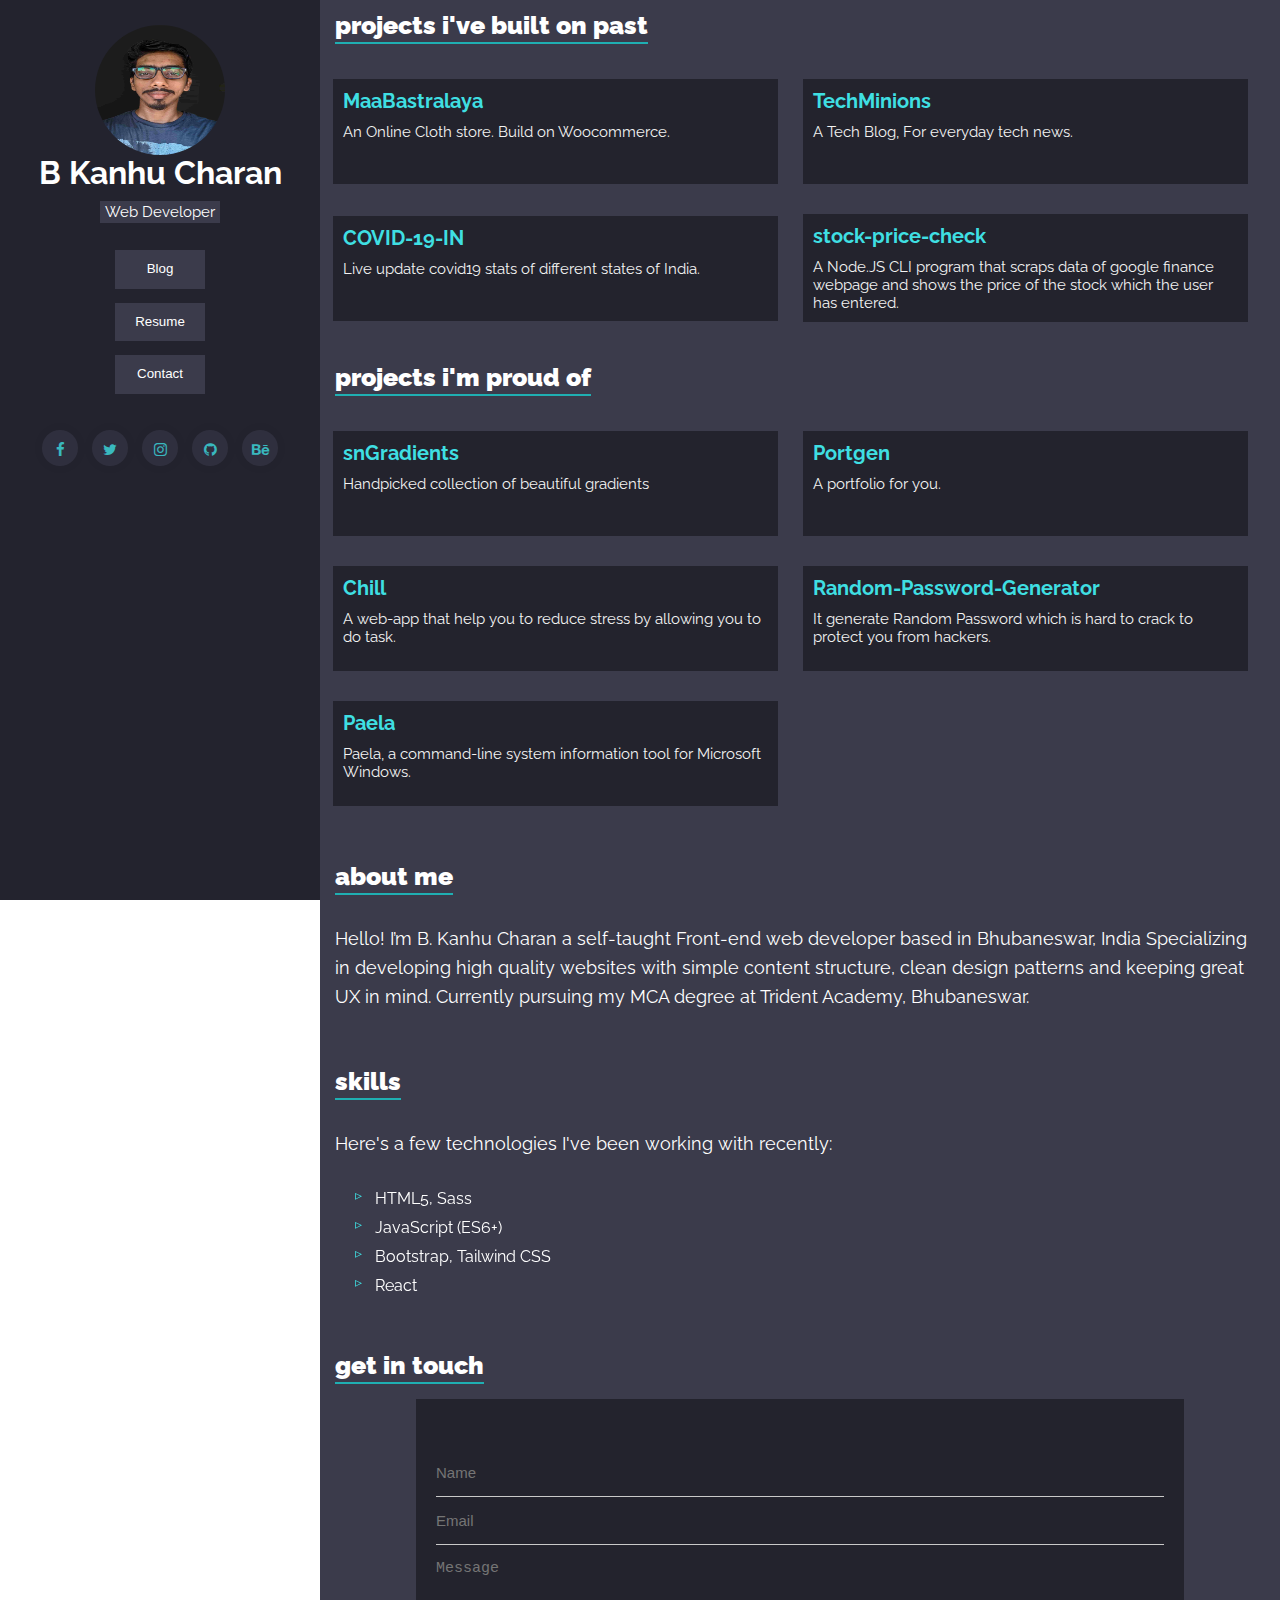
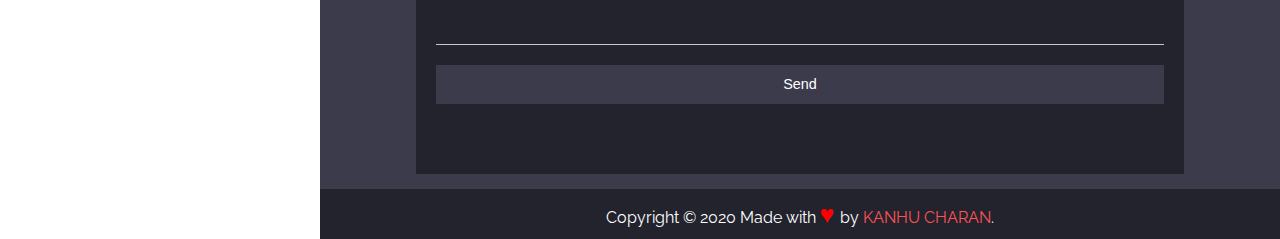
==== commit 287a70f1: "fix spelling" ====
--- a/index.html
+++ b/index.html
@@ -198,7 +198,7 @@
         <section id="skils">
           <h1 class="contactText">
             <span>
-              skils
+              skills
             </span>  
           </h1>
           <p class="lead ">
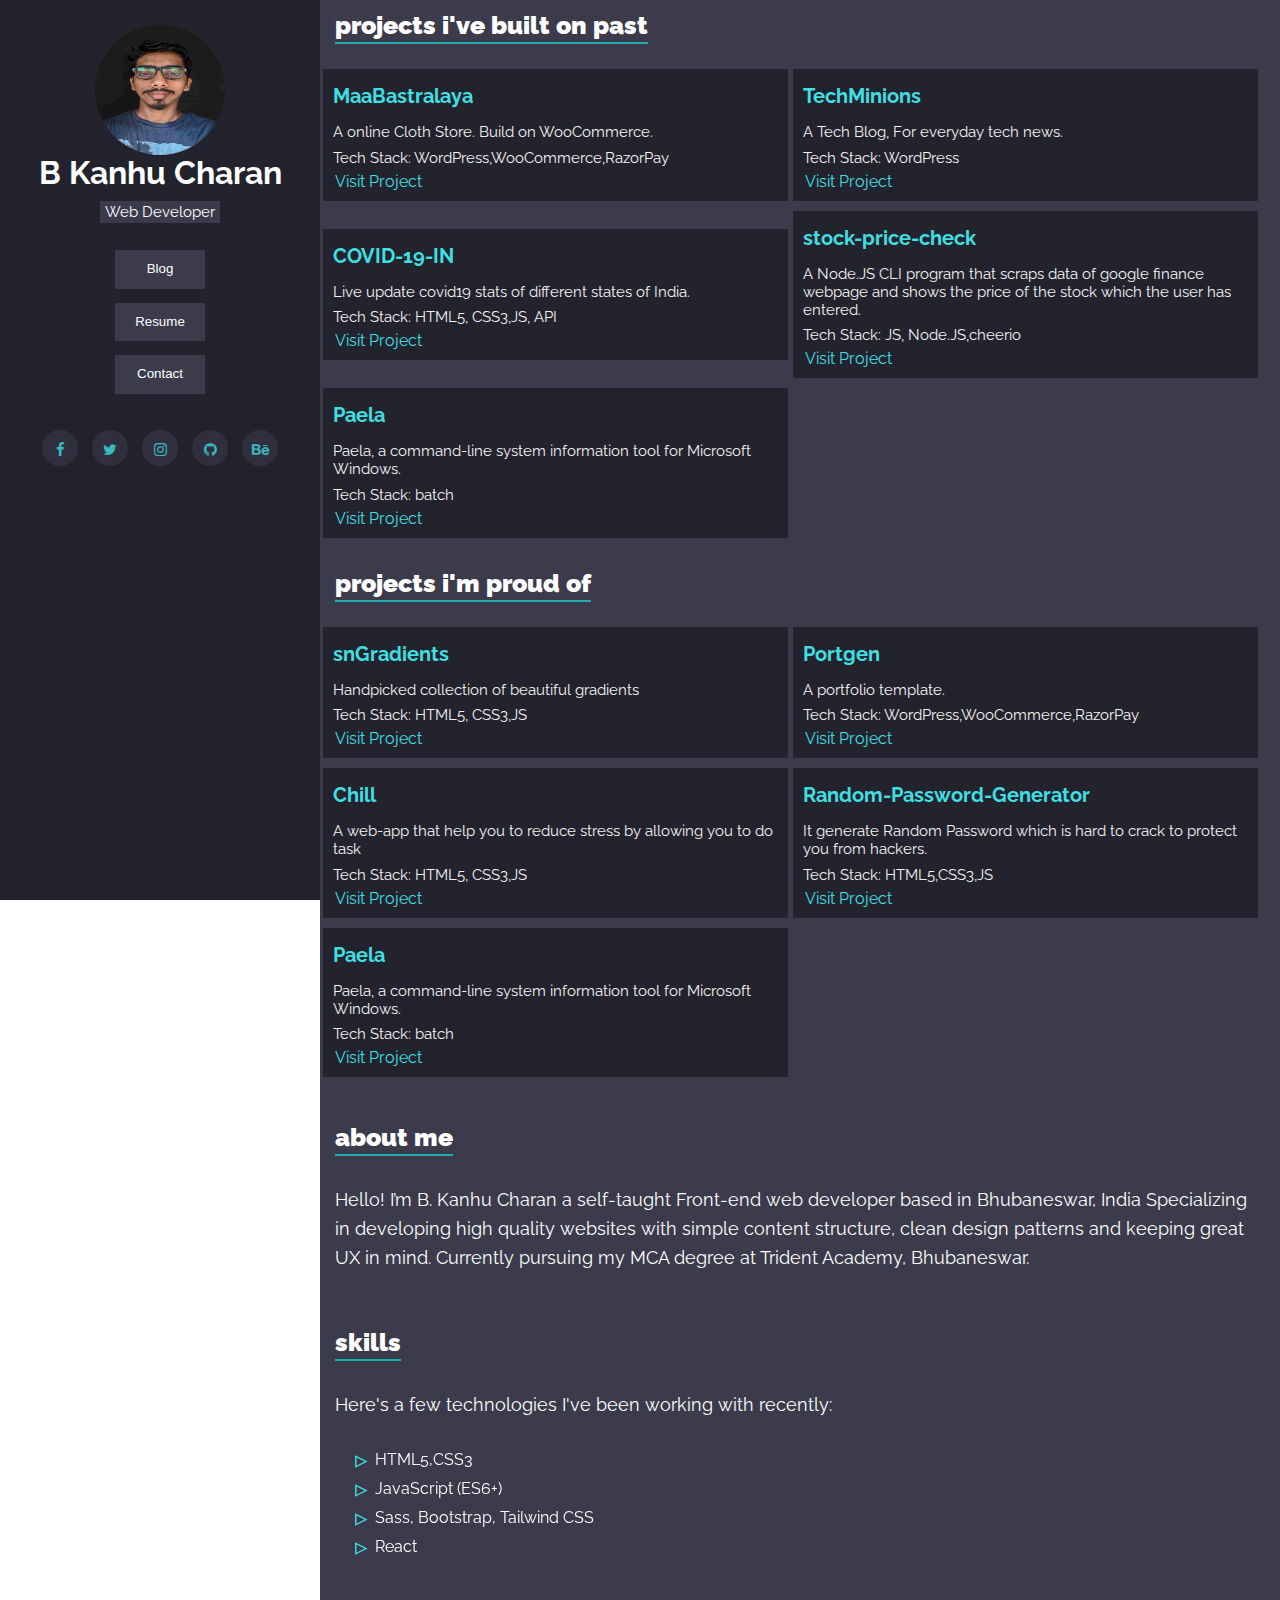
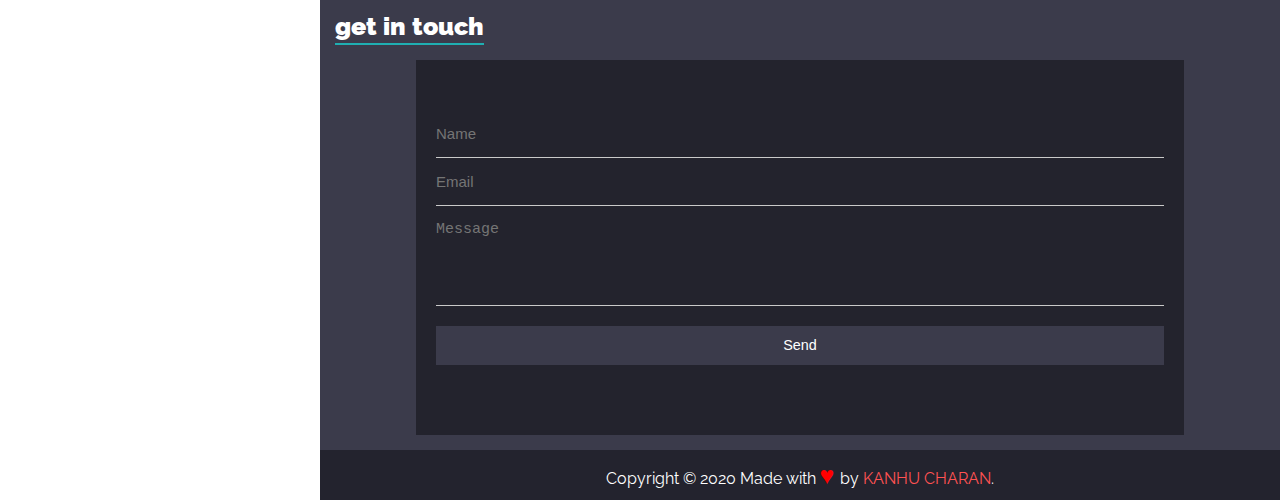
==== commit dfc9aa0a: "migrate hard coded html to JSON for projects view" ====
--- a/index.html
+++ b/index.html
@@ -84,41 +84,35 @@
           Projects I've Built on Past
         </span>  
       </h1>
-      <section class="flex">
-        <!-- <a href="http://" target="_blank"></a> -->
-        <a href="https://maabastralaya.com/" class="box" target="_blank"  rel="noreferrer">
+      <section class="flex" id="card">
+        <!-- <p id="demo"></p> -->
+        <!-- <div class="card" > -->
+          <!-- <div class="card-body">
+             <h5 class="card-title" id="card-title"></h5>
+            <p class="card-text" id="card-text"></p>
+            <a href="" id="projectLink" class="projectLink" target="_blank" rel="noopener noreferrer">Visit Project</a> 
+          </div>  -->
+        <!-- </div>  -->
+
+        <!-- <a href="https://maabastralaya.com/" id="projectLink" class="box" target="_blank"  rel="noreferrer"> -->
+          <!-- <div class="card">
+            <div class="card-body">
+              <h5 class="card-title" id="card-title"></h5>
+              <p class="card-text" id="card-text"></p>
+              <a href="" id="projectLink" class="projectLink" target="_blank" rel="noopener noreferrer">Visit Project</a>
+            </div>
+          </div> -->
+        <!-- </a> -->
+
+        <!-- <a href="https://maabastralaya.com/" id="projectLink" class="box" target="_blank"  rel="noreferrer">
           <div class="card">
             <div class="card-body">
               <h5 class="card-title">MaaBastralaya</h5>
               <p class="card-text">An Online Cloth store. Build on Woocommerce.</p>
             </div>
           </div>
-        </a>
-        <a href="http://techMinions.in" class="box" target="_blank"  rel="noreferrer">
-          <div class="card">
-            <div class="card-body">
-              <h5 class="card-title">TechMinions</h5>
-              <p class="card-text">A Tech Blog, For everyday tech news.</p>
-            </div>
-          </div>
-        </a>
-        <a href="https://covid-19.kanhucharan.me/" class="box" target="_blank"  rel="noreferrer">
-          <div class="card">
-            <div class="card-body">
-              <h5 class="card-title">COVID-19-IN</h5>
-              <p class="card-text">Live update covid19 stats of different states of India.</p>
-            </div>
-          </div>
-        </a>
-        <a href="https://github.com/bkanhu/stock-price-check" class="box" target="_blank"  rel="noreferrer">
-          <div class="card">
-            <div class="card-body">
-              <h5 class="card-title">stock-price-check</h5>
-              <p class="card-text">
-                A Node.JS CLI program that scraps data of google finance webpage and shows the price of the stock which the user has entered.</p>
-            </div>
-          </div>
-        </a>
+        </a> -->
+
       
     </section>
       <h1 class="contactText project">
@@ -126,51 +120,18 @@
           projects I'm proud of
         </span>  
       </h1>
-      <section class="flex">
+      <section class="flex" id="card_second">
         <!-- <a href="http://" target="_blank"></a> -->
 
-        <a href="https://sngradients.kanhucharan.me/" class="box" target="_blank"  rel="noreferrer">
+        <!-- <a href="https://sngradients.kanhucharan.me/" class="box" target="_blank"  rel="noreferrer">
           <div class="card">
             <div class="card-body">
               <h5 class="card-title">snGradients</h5>
               <p class="card-text">Handpicked collection of beautiful gradients</p>
             </div>
           </div>
-        </a>
-      <a href="https://github.com/bkanhu/portgen" class="box" target="_blank"  rel="noreferrer">
-        <div class="card">
-          <div class="card-body">
-            <h5 class="card-title">Portgen</h5>
-            <p class="card-text">A portfolio for you.</p>
-            
-          </div>
-        </div>
-      </a>
-      <a href="#" class="box" target="_blank">
-        <div class="card">
-          <div class="card-body">
-            <h5 class="card-title">Chill</h5>
-            <p class="card-text">A web-app that help you to reduce stress by allowing you to do task.</p>
-          </div>
-        </div>
-      </a>
-      <a href="https://kanhucharan.me/Random-Password-Generator/" class="box" target="_blank"  rel="noreferrer">
-        <div class="card">
-          <div class="card-body">
-            <h5 class="card-title">Random-Password-Generator</h5>
-            <p class="card-text">
-              It generate Random Password which is hard to crack to protect you from hackers.</p>
-            </div>
-          </div>
-        </a>
-        <a href="https://github.com/bkanhu/paela" class="box" target="_blank"  rel="noreferrer">
-          <div class="card">
-            <div class="card-body">
-              <h5 class="card-title">Paela</h5>
-            <p class="card-text">Paela, a command-line system information tool for Microsoft Windows.</p>
-          </div>
-        </div>
-      </a>
+        </a> -->
+   
       
     </section>
     
@@ -204,9 +165,9 @@
           <p class="lead ">
             Here's a few technologies I've been working with recently:
             <ul class="skils-list">
-              <li>HTML5, Sass</li>
+              <li>HTML5,CSS3</li>
               <li>JavaScript (ES6+)</li>
-              <li>Bootstrap, Tailwind CSS
+              <li>Sass, Bootstrap, Tailwind CSS
               <li>React</li>
               </li>
             </ul>
@@ -255,27 +216,17 @@
             <i class="fa fa-arrow-circle-up fa-2x"></i>
           </a>
           <footer>
-            <p>Copyright &copy; 2020 Made with <span>&hearts; </span>by <a href="https://github.com/bkanhu/portgen"> Kanhu
+            <p>Copyright &copy; 2020 Made with <span>&hearts; </span>by <a href="https://github.com/bkanhu/"> Kanhu
               Charan</a>.</p>
               <!-- <br> -->
               <p></p>
             </footer>
           </div>
   <script>
-    mybutton = document.getElementById("scrollTop");
-    window.onscroll = function () {
-      scrollFunction()
-    };
-
-    function scrollFunction() {
-      if (document.body.scrollTop > 50 || document.documentElement.scrollTop > 50) {
-        mybutton.style.display = "block";
-      } else {
-        mybutton.style.display = "none";
-      }
-    }
+
   </script>
-
+  <script src="https://cdnjs.cloudflare.com/ajax/libs/jquery/3.3.1/jquery.min.js"></script>
+<script src="assets/js/script.js"></script>
 </body>
 
 </html>
--- a/assets/css/styles.css
+++ b/assets/css/styles.css
@@ -224,6 +224,7 @@
   min-height: 110px;
   background-color: #23232d;
   margin: 5px 2.5px;
+  /* padding: 15px; */
 }
 
 .card-body {
@@ -233,19 +234,27 @@
 .card-title {
   font-size: 25px;
   margin-bottom: 10px;
+  padding: 5px 0 2.5px;
+  color: #3fdfe2;
   /* position: relative; */
 }
 
-.card-text {
+.card-text, .card-tech {
+  padding: 2.5px 0 5px;
   font-size: 15px;
   color: #f3f3f3;
 }
-
+.projectLink{
+  /* background: #3fdfe2; */
+  padding: 2px;
+  /* color: #fff !important; */
+  /* margin-top: 20px !important; */
+}
 .card:hover {
   /* cursor: pointer; */
   /* border: 1px solid rgb(0, 0, 0, 0); */
-  box-shadow: 0 3px 3px rgb(0, 0, 0, 0.6);
-  transform: scale(1.03);
+  box-shadow: 0 3px 3px rgb(0, 0, 0, 0.3);
+  /* transform: scale(1.03); */
 }
 
 
@@ -277,8 +286,8 @@
   position: absolute;
   left: 0px;
   color: #3fdfe2;
-  font-size: 14px;
-  line-height: 12px;
+  font-size: 25px;
+  line-height: 19px;
 }
 /* about section end here */
 
@@ -378,3 +387,8 @@
   -webkit-transition: 0.2s ease-in;
   transition: 0.2s ease-in ;
 }
+a .projectLink{
+  background-attachment: red !important;
+  color: orangered !important;
+  padding: 25px;
+}